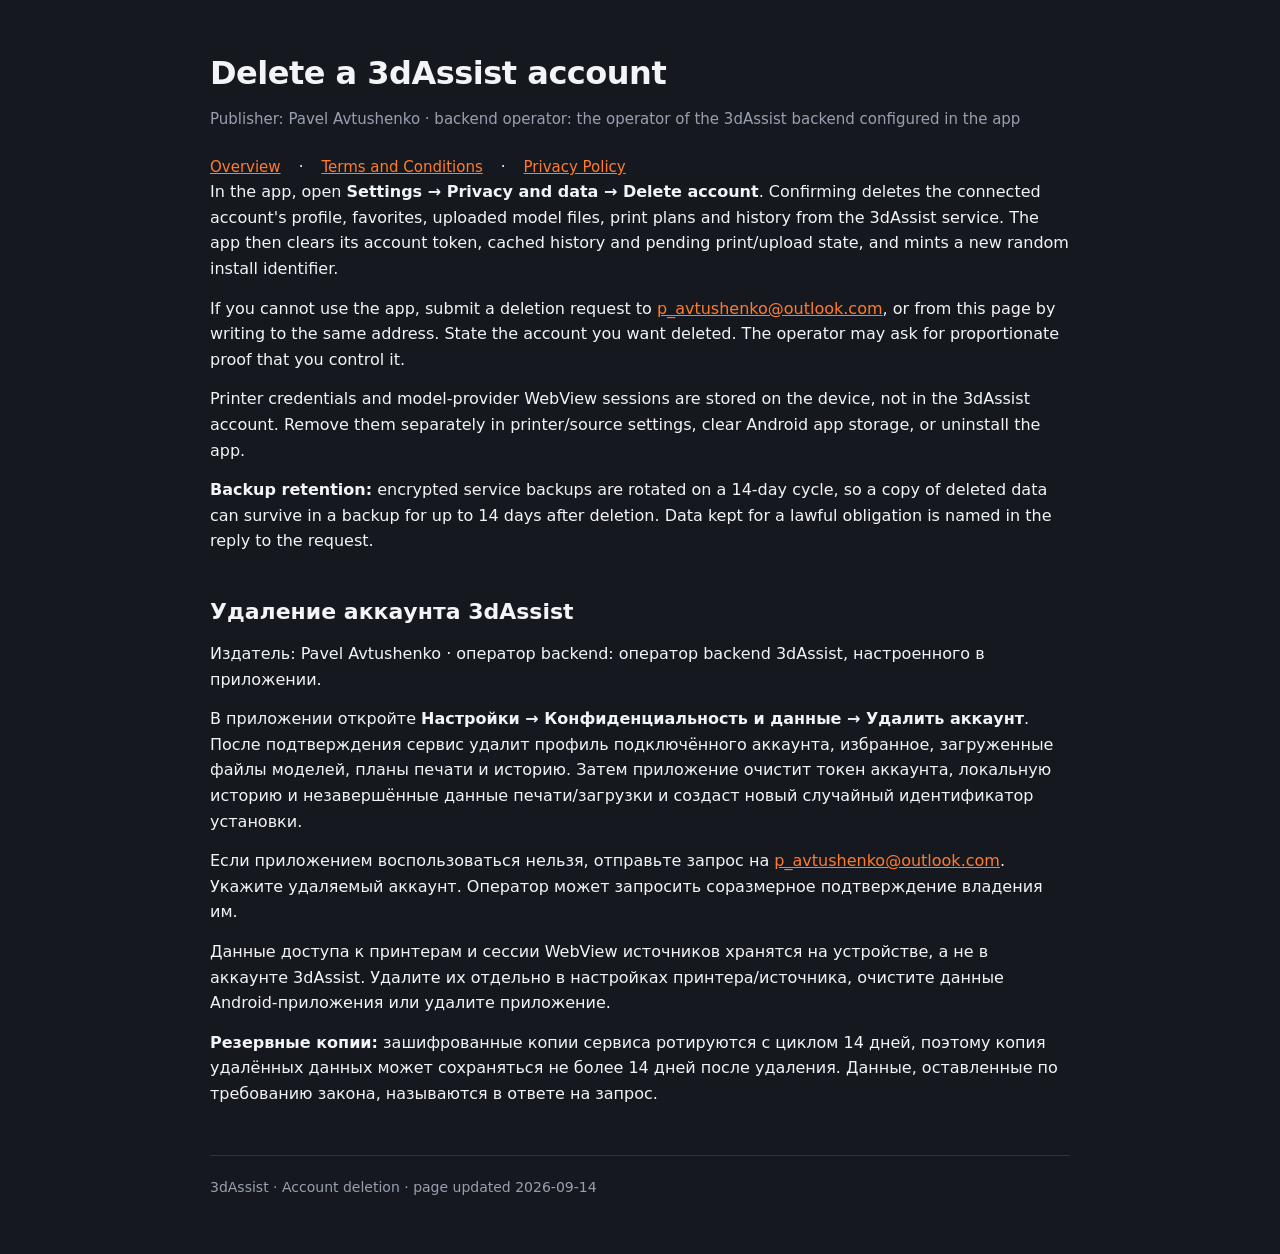
==== delete-account.html @ 60791f79 "legal pages published" ====
<!DOCTYPE html>
<html lang="en">
<head>
<meta charset="utf-8">
<meta name="viewport" content="width=device-width, initial-scale=1">
<title>Delete a 3dAssist account / Удаление аккаунта 3dAssist</title>
<meta name="description" content="How to delete a 3dAssist account, with or without the app.">
<link rel="icon" href="assets/icon.png">
<link rel="stylesheet" href="assets/site.css">
</head>
<body>
<div class="wrap doc">

  <h1>Delete a 3dAssist account</h1>
  <p class="meta">Publisher: Pavel Avtushenko · backend operator: the operator of the 3dAssist backend
     configured in the app</p>
  <p class="nav"><a href="index.html">Overview</a> · <a href="terms.html">Terms and Conditions</a> · <a href="privacy.html">Privacy Policy</a></p>

  <p>In the app, open <strong>Settings → Privacy and data → Delete account</strong>. Confirming deletes the
     connected account's profile, favorites, uploaded model files, print plans and history from the
     3dAssist service. The app then clears its account token, cached history and pending print/upload
     state, and mints a new random install identifier.</p>
  <p>If you cannot use the app, submit a deletion request to
     <a href="mailto:p_avtushenko@outlook.com">p_avtushenko@outlook.com</a>, or from this page by writing to
     the same address. State the account you want deleted. The operator may ask for proportionate proof
     that you control it.</p>
  <p>Printer credentials and model-provider WebView sessions are stored on the device, not in the 3dAssist
     account. Remove them separately in printer/source settings, clear Android app storage, or uninstall
     the app.</p>
  <p><strong>Backup retention:</strong> encrypted service backups are rotated on a 14-day cycle, so a copy
     of deleted data can survive in a backup for up to 14 days after deletion. Data kept for a lawful
     obligation is named in the reply to the request.</p>

  <section lang="ru">
    <h2>Удаление аккаунта 3dAssist</h2>
    <p>Издатель: Pavel Avtushenko · оператор backend: оператор backend 3dAssist, настроенного
       в приложении.</p>
    <p>В приложении откройте <strong>Настройки → Конфиденциальность и данные → Удалить аккаунт</strong>.
       После подтверждения сервис удалит профиль подключённого аккаунта, избранное, загруженные файлы
       моделей, планы печати и историю. Затем приложение очистит токен аккаунта, локальную историю
       и незавершённые данные печати/загрузки и создаст новый случайный идентификатор установки.</p>
    <p>Если приложением воспользоваться нельзя, отправьте запрос на
       <a href="mailto:p_avtushenko@outlook.com">p_avtushenko@outlook.com</a>. Укажите удаляемый аккаунт.
       Оператор может запросить соразмерное подтверждение владения им.</p>
    <p>Данные доступа к принтерам и сессии WebView источников хранятся на устройстве, а не в аккаунте
       3dAssist. Удалите их отдельно в настройках принтера/источника, очистите данные Android-приложения
       или удалите приложение.</p>
    <p><strong>Резервные копии:</strong> зашифрованные копии сервиса ротируются с циклом 14 дней, поэтому
       копия удалённых данных может сохраняться не более 14 дней после удаления. Данные, оставленные по
       требованию закона, называются в ответе на запрос.</p>
  </section>

  <footer>
    3dAssist · Account deletion · page updated 2026-09-14
  </footer>

</div>
</body>
</html>
---- assets/site.css ----
:root{ --bg:#16181f; --card:#1e222c; --line:#2b3140; --text:#f2f4f8; --dim:#98a0b0; --accent:#ff7b2d; }
*{box-sizing:border-box}
body{margin:0;background:var(--bg);color:var(--text);
     font:16px/1.6 "Segoe UI",system-ui,-apple-system,Roboto,Helvetica,Arial,sans-serif}
.wrap{max-width:900px;margin:0 auto;padding:0 20px}
header{padding:48px 0 8px;display:flex;align-items:center;gap:20px;flex-wrap:wrap}
header img{width:88px;height:88px;border-radius:20px}
h1{font-size:40px;margin:0;letter-spacing:-.5px}
.tag{color:var(--dim);margin:6px 0 0}
h2{font-size:22px;margin:40px 0 12px}
h3{font-size:18px;margin:28px 0 10px}
p{margin:0 0 14px}
ul{margin:0 0 14px;padding-left:20px}
li{margin:6px 0}
.shots{display:flex;gap:16px;flex-wrap:wrap;margin:8px 0 4px}
.shots figure{margin:0;flex:1 1 220px;max-width:260px}
.shots img{width:100%;border:1px solid var(--line);border-radius:12px;display:block}
.shots figcaption{color:var(--dim);font-size:14px;margin-top:8px}
.note{background:var(--card);border:1px solid var(--line);border-radius:12px;padding:16px 18px;margin:18px 0}
.nav{display:flex;gap:18px;flex-wrap:wrap;margin:24px 0 0;font-size:15px}
.doc h1{font-size:32px;padding-top:48px}
.meta{color:var(--dim);font-size:15px;margin:8px 0 0}
a{color:var(--accent)}
footer{color:var(--dim);font-size:14px;border-top:1px solid var(--line);margin-top:48px;padding:20px 0 56px}
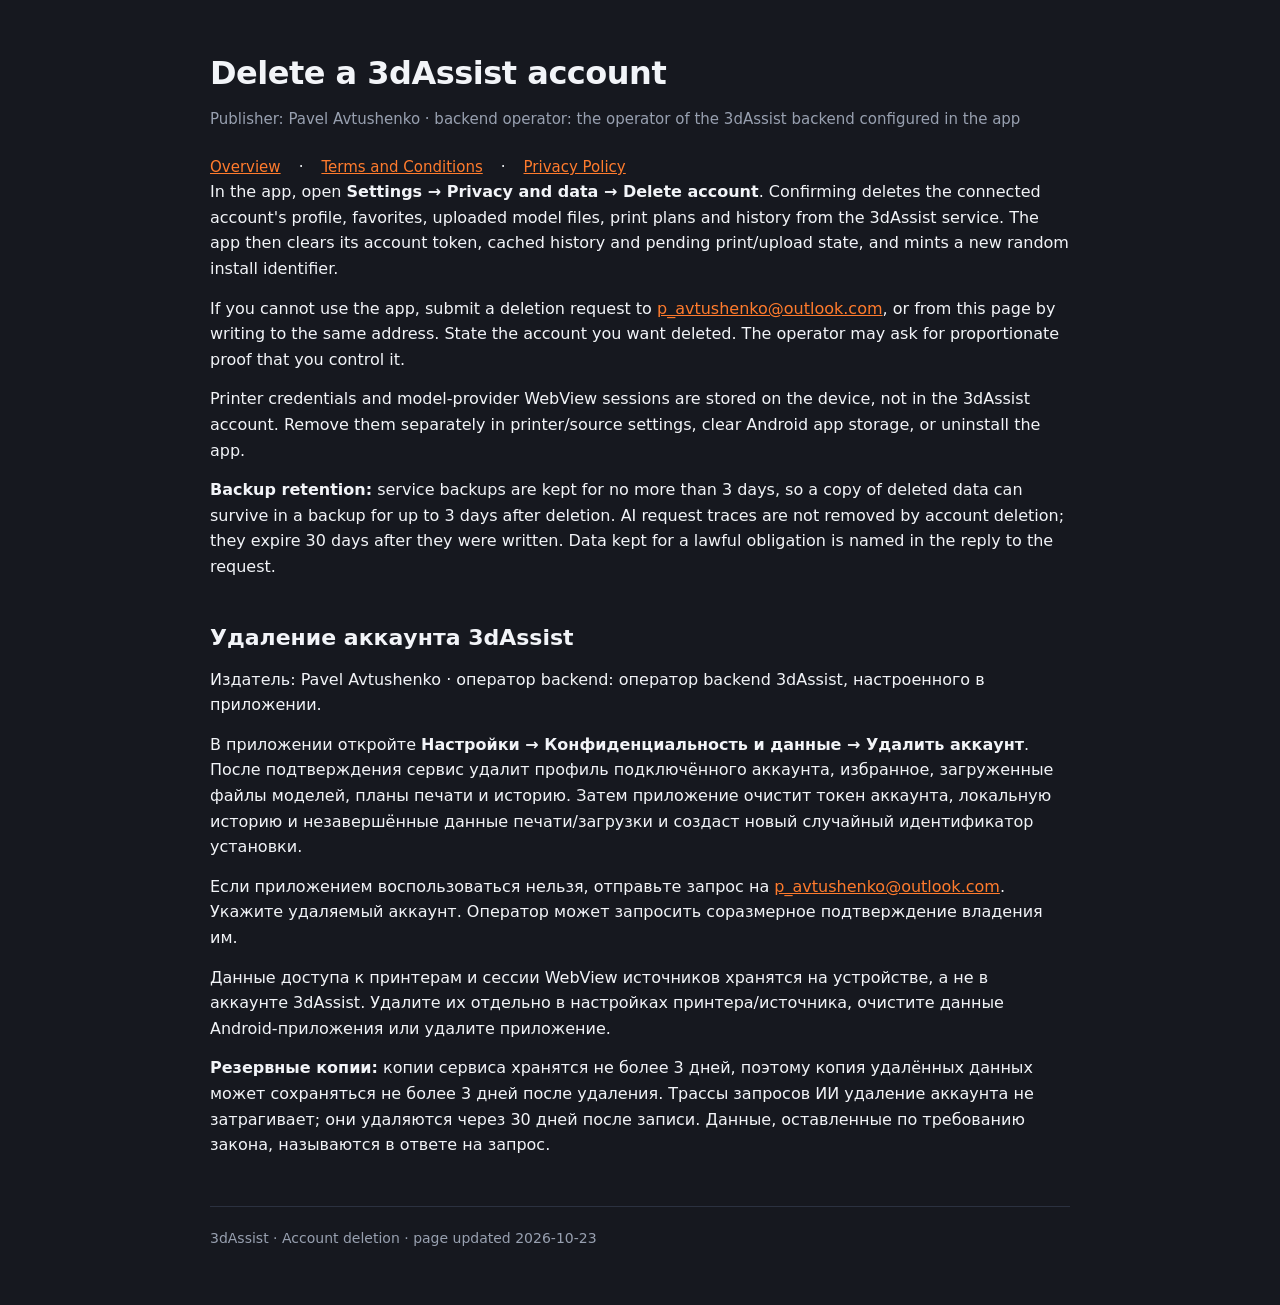
==== commit 8706799c: "site: disclose AI traces" ====
--- a/delete-account.html
+++ b/delete-account.html
@@ -5,7 +5,11 @@
 <meta name="viewport" content="width=device-width, initial-scale=1">
 <title>Delete a 3dAssist account / Удаление аккаунта 3dAssist</title>
 <meta name="description" content="How to delete a 3dAssist account, with or without the app.">
-<link rel="icon" href="assets/icon.png">
+<link rel="icon" href="assets/favicon.svg" type="image/svg+xml">
+<link rel="icon" href="assets/favicon-48.png" sizes="48x48" type="image/png">
+<link rel="icon" href="assets/favicon-32.png" sizes="32x32" type="image/png">
+<link rel="icon" href="assets/favicon-16.png" sizes="16x16" type="image/png">
+<link rel="apple-touch-icon" href="assets/apple-touch-icon.png">
 <link rel="stylesheet" href="assets/site.css">
 </head>
 <body>
@@ -27,8 +31,9 @@
   <p>Printer credentials and model-provider WebView sessions are stored on the device, not in the 3dAssist
      account. Remove them separately in printer/source settings, clear Android app storage, or uninstall
      the app.</p>
-  <p><strong>Backup retention:</strong> encrypted service backups are rotated on a 14-day cycle, so a copy
-     of deleted data can survive in a backup for up to 14 days after deletion. Data kept for a lawful
+  <p><strong>Backup retention:</strong> service backups are kept for no more than 3 days, so a copy
+     of deleted data can survive in a backup for up to 3 days after deletion. AI request traces are not
+     removed by account deletion; they expire 30 days after they were written. Data kept for a lawful
      obligation is named in the reply to the request.</p>
 
   <section lang="ru">
@@ -45,13 +50,14 @@
     <p>Данные доступа к принтерам и сессии WebView источников хранятся на устройстве, а не в аккаунте
        3dAssist. Удалите их отдельно в настройках принтера/источника, очистите данные Android-приложения
        или удалите приложение.</p>
-    <p><strong>Резервные копии:</strong> зашифрованные копии сервиса ротируются с циклом 14 дней, поэтому
-       копия удалённых данных может сохраняться не более 14 дней после удаления. Данные, оставленные по
+    <p><strong>Резервные копии:</strong> копии сервиса хранятся не более 3 дней, поэтому копия
+       удалённых данных может сохраняться не более 3 дней после удаления. Трассы запросов ИИ удаление
+       аккаунта не затрагивает; они удаляются через 30 дней после записи. Данные, оставленные по
        требованию закона, называются в ответе на запрос.</p>
   </section>
 
   <footer>
-    3dAssist · Account deletion · page updated 2026-09-14
+    3dAssist · Account deletion · page updated 2026-10-23
   </footer>
 
 </div>
